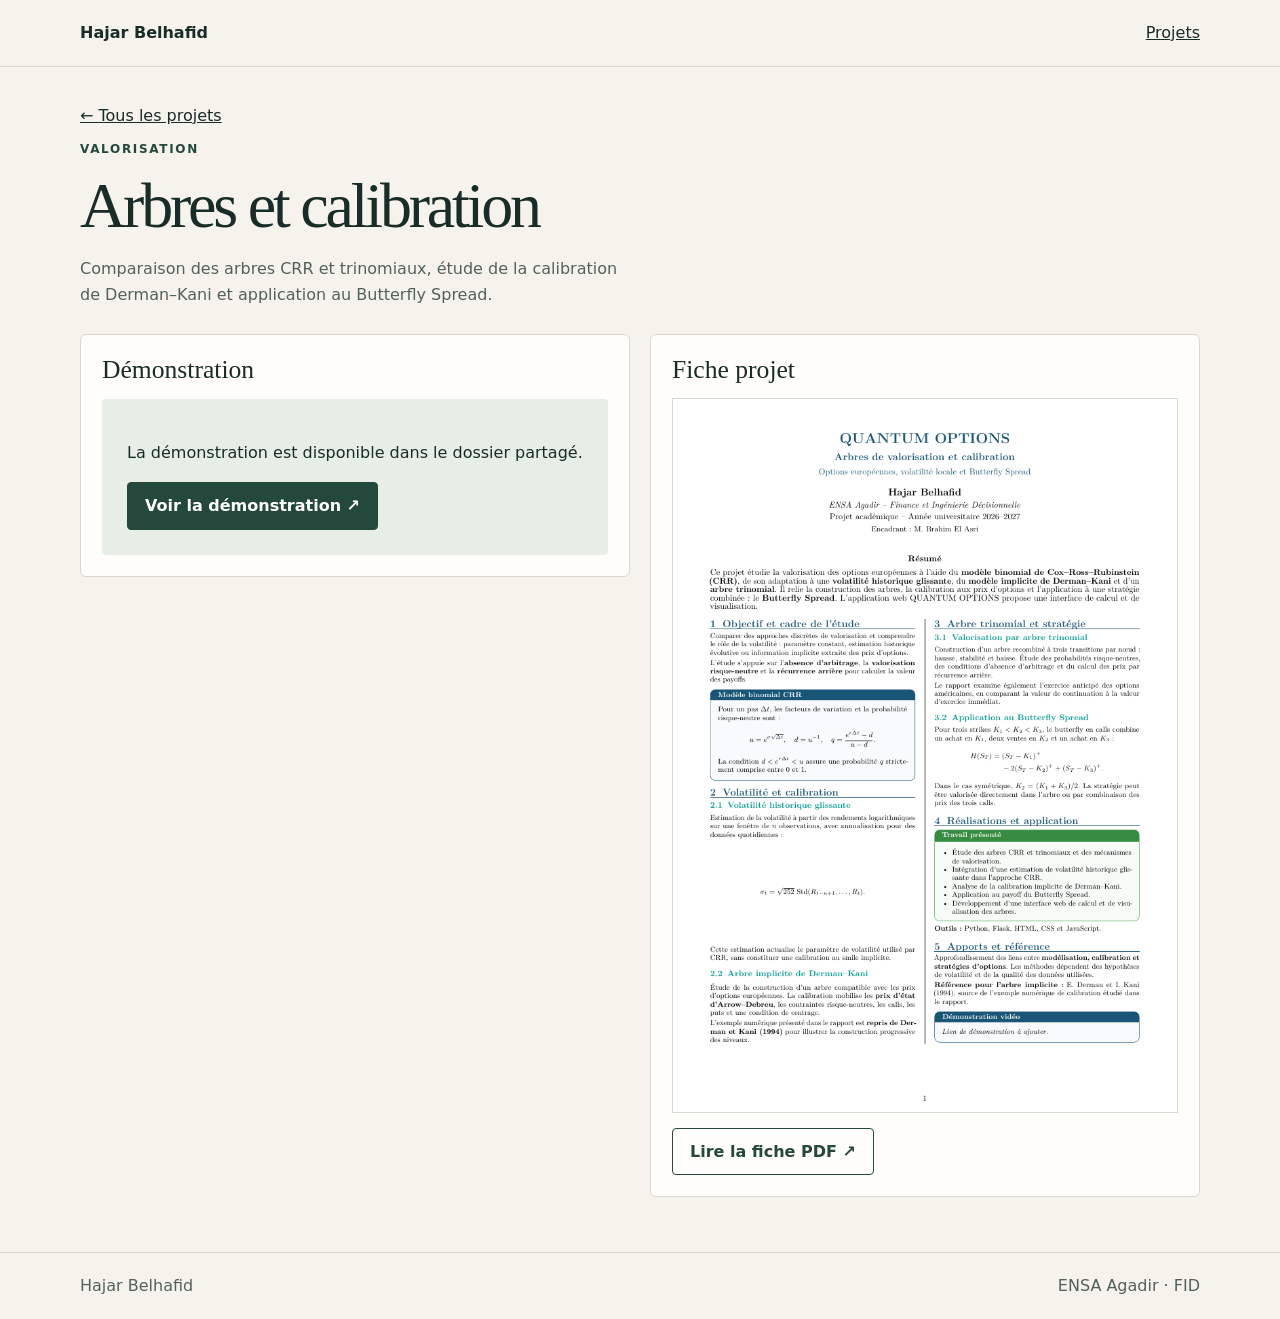
==== arbres.html @ 851b988e "Add files via upload" ====
<!doctype html><html lang="fr"><head><meta charset="utf-8"><meta name="viewport" content="width=device-width, initial-scale=1"><title>Arbres et calibration · Hajar Belhafid</title><meta name="description" content="Portfolio de projets en finance quantitative de Hajar Belhafid."><link rel="stylesheet" href="style.css"></head><body><header><div class="wrap"><a class="brand" href="index.html">Hajar Belhafid</a><a href="index.html#projets">Projets</a></div></header><main class="wrap detail"><a href="index.html#projets">← Tous les projets</a><p class="eyebrow">Valorisation</p><h1>Arbres et calibration</h1><p class="intro">Comparaison des arbres CRR et trinomiaux, étude de la calibration de Derman–Kani et application au Butterfly Spread.</p><div class="panels"><section class="panel"><h3>Démonstration</h3><div class="media"><p>La démonstration est disponible dans le dossier partagé.</p><a class="button" href="https://drive.google.com/drive/folders/1NCGxliaIML7uo4xcMKzHugIjJJUGdwLV" target="_blank" rel="noopener noreferrer">Voir la démonstration ↗</a></div></section><section class="panel"><h3>Fiche projet</h3><a class="pdf-preview" href="assets/arbres.pdf" target="_blank" rel="noopener"><img src="assets/arbres.png" alt="Aperçu de la fiche Arbres et calibration"></a><a class="button secondary" href="assets/arbres.pdf" target="_blank" rel="noopener">Lire la fiche PDF ↗</a></section></div></main><footer><div class="wrap"><span>Hajar Belhafid</span><span>ENSA Agadir · FID</span></div></footer></body></html>
---- style.css ----
:root{color-scheme:light;--paper:#f6f3ec;--ink:#182c28;--muted:#52625a;--line:#d5dbd1;--green:#25483c;--white:#fffefa}*{box-sizing:border-box}body{margin:0;background:var(--paper);color:var(--ink);font:16px/1.6 system-ui,sans-serif}a{color:inherit}a:focus-visible{outline:3px solid #9e6132;outline-offset:4px}.wrap{width:min(1120px,calc(100% - 48px));margin:auto}header .wrap,footer .wrap{display:flex;justify-content:space-between;gap:16px;align-items:center;padding:20px 0}header{border-bottom:1px solid var(--line)}.brand{font-weight:750;text-decoration:none}.eyebrow{font-size:.75rem;text-transform:uppercase;letter-spacing:.14em;font-weight:700;color:var(--green)}h1,h2,h3{font-family:Georgia,serif;font-weight:500;line-height:1.08;margin:0}h1{font-size:clamp(2.8rem,6vw,5.8rem);letter-spacing:-.05em}h2{font-size:clamp(2rem,4vw,3.5rem);letter-spacing:-.035em}h3{font-size:1.6rem}.hero{display:grid;grid-template-columns:1.4fr 1fr;align-items:center;gap:8%;padding:64px 0}.hero p:not(.eyebrow),.intro{color:var(--muted);max-width:55ch}.portrait{width:100%;height:430px;object-fit:cover;object-position:50% 64%;border-radius:6px 6px 100px 6px}.button{display:inline-block;background:var(--green);color:white;text-decoration:none;border:1px solid var(--green);padding:10px 17px;border-radius:4px;font-weight:650}.button:hover{background:#356351}.button.secondary{background:var(--white);color:var(--green)}.projects{padding:30px 0 68px;border-top:1px solid var(--line)}.grid{display:grid;grid-template-columns:repeat(3,1fr);gap:14px;margin-top:24px}.card{display:flex;flex-direction:column;gap:12px;background:var(--white);padding:23px;border:1px solid var(--line);border-radius:6px;text-decoration:none}.card:first-child{background:#e7eee5}.card:hover{border-color:var(--green)}.card p{margin:0;color:var(--muted)}.card .action{margin-top:auto;color:var(--green);font-weight:700}.detail{padding:36px 0 55px}.detail h1{font-size:clamp(2.4rem,5vw,4.7rem)}.panels{display:grid;grid-template-columns:1fr 1fr;gap:20px;margin-top:26px;align-items:start}.panel{background:var(--white);border:1px solid var(--line);border-radius:6px;padding:21px}.media{background:#e7eee5;padding:25px;margin-top:16px;border-radius:4px}.pdf-preview{display:block;margin:15px 0}.pdf-preview img{width:100%;display:block;border:1px solid var(--line)}footer{border-top:1px solid var(--line);color:var(--muted)}@media(max-width:760px){.hero,.panels{grid-template-columns:1fr;gap:22px}.hero{padding:36px 0}.portrait{height:min(390px,95vw);width:min(100%,450px)}.grid{grid-template-columns:repeat(2,1fr)}}@media(max-width:490px){.grid{grid-template-columns:1fr}.wrap{width:calc(100% - 32px)}}

/* Cartes du portfolio */
.projects .grid {
  gap: 20px;
  margin-top: 30px;
}
.project-card {
  --accent: #25483c;
  --tint: #e8efe8;
  position: relative;
  min-height: 302px;
  gap: 10px;
  padding: 22px 23px 18px;
  border-top: 3px solid var(--accent);
  border-radius: 12px;
  background: var(--white);
  box-shadow: 0 3px 12px #182c2808;
  transition: transform .2s ease, box-shadow .2s ease, border-color .2s ease;
}
.project-card:first-child { background: linear-gradient(150deg, var(--tint), var(--white) 68%); }
.project-card:hover, .project-card:focus-visible {
  border-color: var(--accent);
  box-shadow: 0 12px 26px #182c2818;
  transform: translateY(-4px);
}
.theme-2 { --accent: #2d5277; --tint: #e8eff8; }
.theme-3 { --accent: #75476f; --tint: #f3eaf1; }
.theme-4 { --accent: #80512f; --tint: #f5ece1; }
.theme-5 { --accent: #42604f; --tint: #e8f0eb; }
.card-top { display: flex; justify-content: space-between; align-items: center; }
.project-icon {
  display: grid;
  place-items: center;
  width: 46px;
  height: 46px;
  border-radius: 12px;
  background: var(--tint);
  color: var(--accent);
}
.project-number {
  color: var(--accent);
  font: 1.65rem/1 Georgia, serif;
  opacity: .72;
}
.project-category {
  align-self: flex-start;
  color: var(--accent);
  background: var(--tint);
  padding: 2px 9px;
  border-radius: 99px;
  font-size: .73rem;
  font-weight: 700;
}
.project-card p { font-size: .9rem; }
.project-card .action {
  display: flex;
  justify-content: space-between;
  align-items: center;
  gap: 12px;
  padding-top: 12px;
  border-top: 1px solid var(--line);
  color: var(--accent);
  font-size: .86rem;
}
.card-arrow {
  display: grid;
  place-items: center;
  width: 30px;
  height: 30px;
  border-radius: 50%;
  background: var(--tint);
}
@media (max-width: 490px) {
  .project-card { min-height: 0; }
  .project-card .action { margin-top: 6px; }
}
@media (prefers-reduced-motion: reduce) {
  .project-card { transition: none; }
  .project-card:hover, .project-card:focus-visible { transform: none; }
}
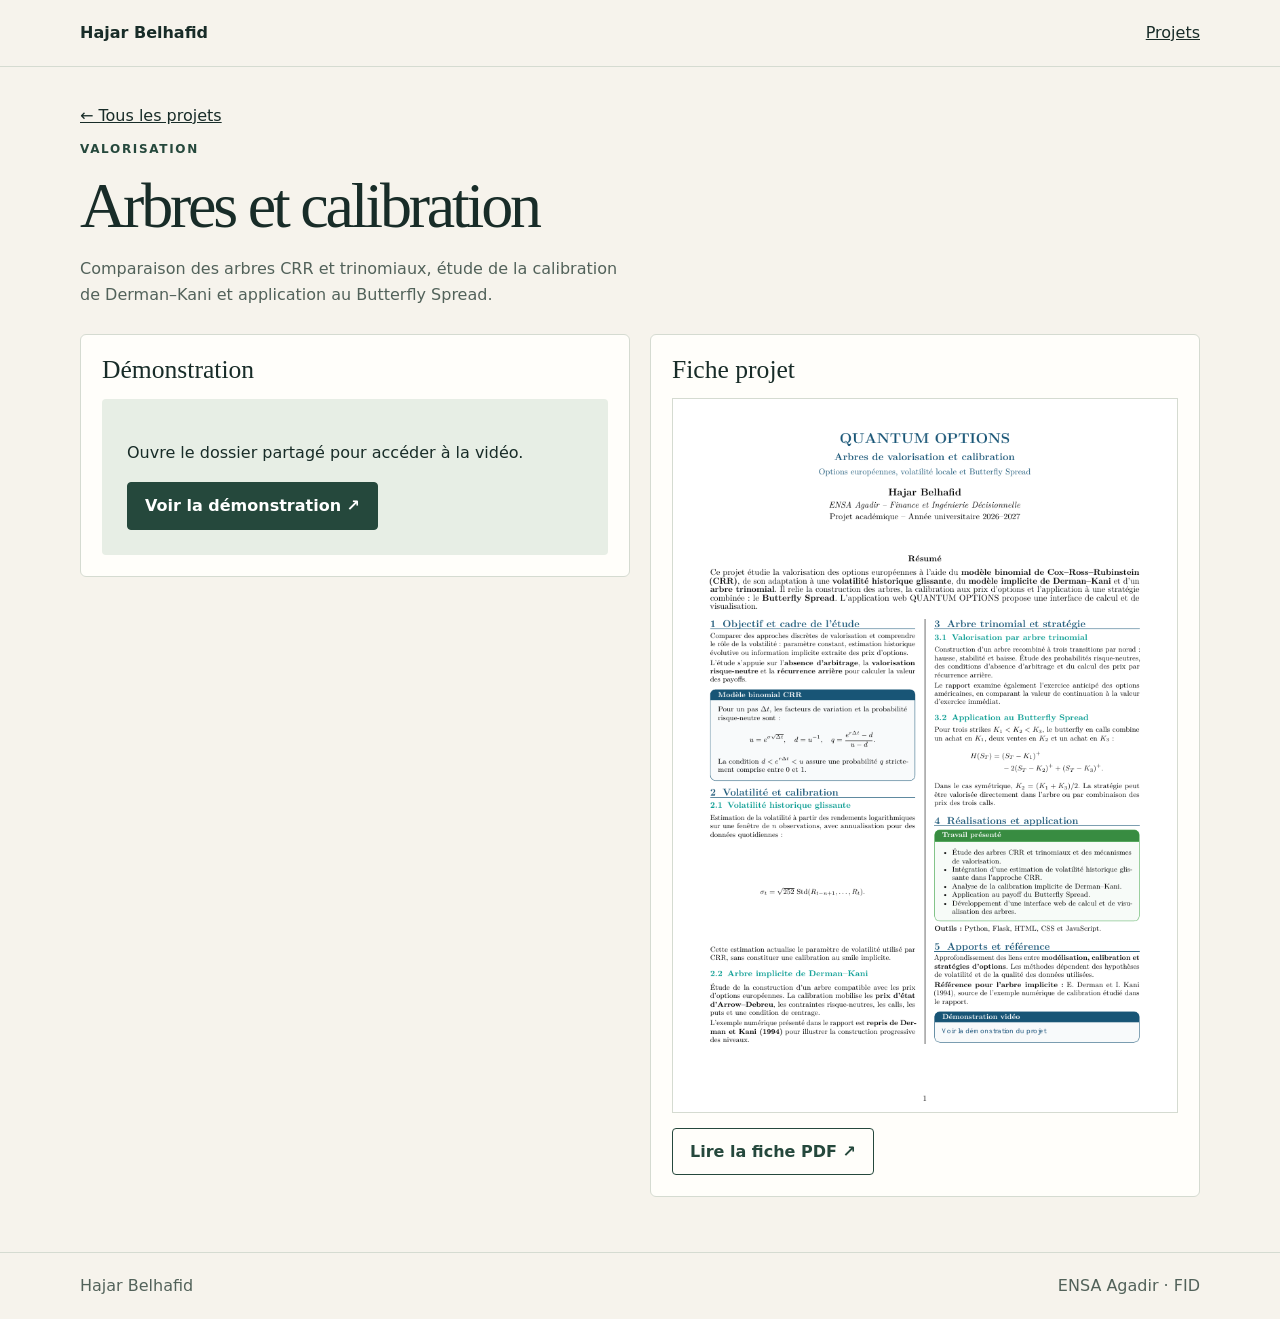
==== commit 70800210: "Mettre à jour les fiches et démonstrations du portfolio" ====
--- a/arbres.html
+++ b/arbres.html
@@ -1 +1 @@
-<!doctype html><html lang="fr"><head><meta charset="utf-8"><meta name="viewport" content="width=device-width, initial-scale=1"><title>Arbres et calibration · Hajar Belhafid</title><meta name="description" content="Portfolio de projets en finance quantitative de Hajar Belhafid."><link rel="stylesheet" href="style.css"></head><body><header><div class="wrap"><a class="brand" href="index.html">Hajar Belhafid</a><a href="index.html#projets">Projets</a></div></header><main class="wrap detail"><a href="index.html#projets">← Tous les projets</a><p class="eyebrow">Valorisation</p><h1>Arbres et calibration</h1><p class="intro">Comparaison des arbres CRR et trinomiaux, étude de la calibration de Derman–Kani et application au Butterfly Spread.</p><div class="panels"><section class="panel"><h3>Démonstration</h3><div class="media"><p>La démonstration est disponible dans le dossier partagé.</p><a class="button" href="https://drive.google.com/drive/folders/1NCGxliaIML7uo4xcMKzHugIjJJUGdwLV" target="_blank" rel="noopener noreferrer">Voir la démonstration ↗</a></div></section><section class="panel"><h3>Fiche projet</h3><a class="pdf-preview" href="assets/arbres.pdf" target="_blank" rel="noopener"><img src="assets/arbres.png" alt="Aperçu de la fiche Arbres et calibration"></a><a class="button secondary" href="assets/arbres.pdf" target="_blank" rel="noopener">Lire la fiche PDF ↗</a></section></div></main><footer><div class="wrap"><span>Hajar Belhafid</span><span>ENSA Agadir · FID</span></div></footer></body></html>+<!doctype html><html lang="fr"><head><meta charset="utf-8"><meta name="viewport" content="width=device-width, initial-scale=1"><title>Arbres et calibration · Hajar Belhafid</title><meta name="description" content="Portfolio de projets en finance quantitative de Hajar Belhafid."><link rel="stylesheet" href="style.css"></head><body><header><div class="wrap"><a class="brand" href="index.html">Hajar Belhafid</a><a href="index.html#projets">Projets</a></div></header><main class="wrap detail"><a href="index.html#projets">← Tous les projets</a><p class="eyebrow">Valorisation</p><h1>Arbres et calibration</h1><p class="intro">Comparaison des arbres CRR et trinomiaux, étude de la calibration de Derman–Kani et application au Butterfly Spread.</p><div class="panels"><section class="panel"><h3>Démonstration</h3><div class="media"><p>Ouvre le dossier partagé pour accéder à la vidéo.</p><a class="button" href="https://drive.google.com/drive/folders/1NCGxliaIML7uo4xcMKzHugIjJJUGdwLV" target="_blank" rel="noopener noreferrer">Voir la démonstration ↗</a></div></section><section class="panel"><h3>Fiche projet</h3><a class="pdf-preview" href="assets/arbres.pdf" target="_blank" rel="noopener"><img src="assets/arbres.png" alt="Aperçu de la fiche Arbres et calibration"></a><a class="button secondary" href="assets/arbres.pdf" target="_blank" rel="noopener">Lire la fiche PDF ↗</a></section></div></main><footer><div class="wrap"><span>Hajar Belhafid</span><span>ENSA Agadir · FID</span></div></footer></body></html>
